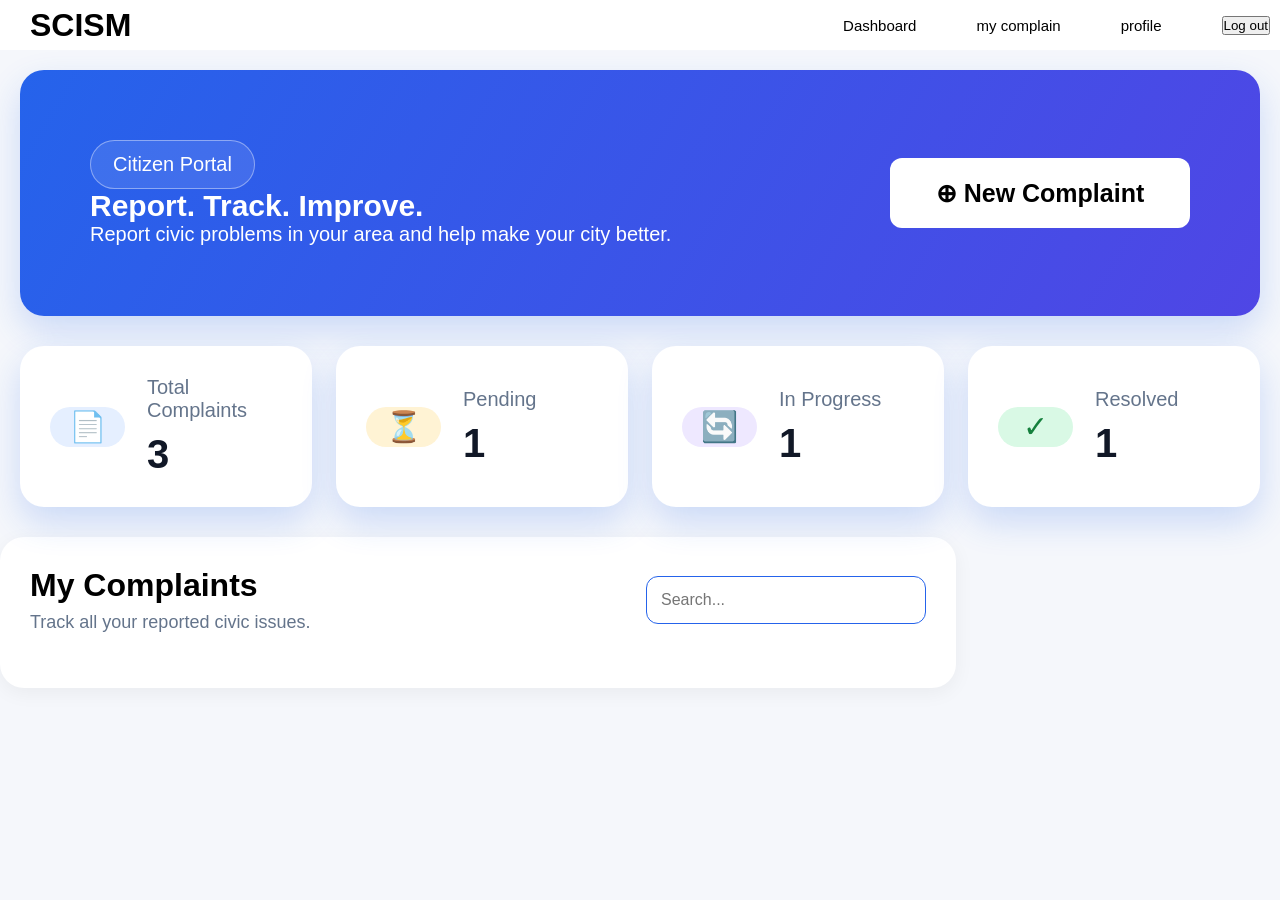
==== user_portal/index.html @ fcdb7ebb "Add files via upload" ====
<!DOCTYPE html>
<html lang="en">
<head>
    <meta charset="UTF-8">
    <meta name="viewport" content="width=device-width, initial-scale=1.0">
    <title>User Portal</title>
    <link rel="stylesheet" href="style.css" >
</head>
<body>
    <!--navbar-->
    <div class="navbar">
    
   <h1>SCISM</h1>
   <nav id="navLink">
   <a href="#" >Dashboard</a>
    <a href="#">my complain</a>
    <a href="#">profile</a>
     <button type="submit"> Log out</button>
     </nav>
    </div>


    <!--main-->
    <section class="hero">

    <div class="hero-content">

        <span class="hero-tag">
            Citizen Portal
        </span>

        <h1>
            Report. Track. Improve.
        </h1>

        <p>
            Report civic problems in your area and help make your city better.
        </p>

    </div>

    <button  id="newComplaintBtn" class="complaint-btn">
        <span>⊕</span>
        New Complaint
    </button>
</section>

<!-- complain update -->
<section class="stats">

    <div class="stat-card">
        <div class="stat-icon blue">
            📄
        </div>

        <div>
            <p>Total Complaints</p>
            <h2>3</h2>
        </div>
    </div>


    <div class="stat-card">
        <div class="stat-icon yellow">
            ⏳
        </div>

        <div>
            <p>Pending</p>
            <h2>1</h2>
        </div>
    </div>


    <div class="stat-card">
        <div class="stat-icon purple">
            🔄
        </div>

        <div>
            <p>In Progress</p>
            <h2>1</h2>
        </div>
    </div>


    <div class="stat-card">
        <div class="stat-icon green">
            ✓
        </div>

        <div>
            <p>Resolved</p>
            <h2>1</h2>
        </div>
    </div>

</section>


<!--complain dashboard-->


<section class="complaints-section">

    <div class="complaints-header">
        <div>
            <h2>My Complaints</h2>
            <p>Track all your reported civic issues.</p>
        </div>

        <input
            type="text"
            id="searchComplaint"
            placeholder="Search..."
        >
    </div>

    <!-- Complaints shows here  -->
    <div id="complaintList"></div>

</section>


<!-- Complaint Form -->
<div id="complaintModal" class="modal">

    <div class="complaint-form">

        <span class="close" onclick="closeComplaintForm()">
            &times;
        </span>

        <h2>Report Civic Issue</h2>

        <p>Provide details about the problem.</p>

        <form id="complaintForm">

            <label>Complaint Title</label>
            <input
                type="text"
                id="title"
                placeholder="example Street light not working"
                 required
            >

            <label>Description</label>
            <textarea
                id="description"
                placeholder="Describe the problem..."
                required
            ></textarea>

            <label>Category</label>

            <select id="category" required>
                <option value="">Select category</option>
                <option value="Road / Pothole">Road / Pothole</option>
                <option value="Garbage">Garbage</option>
                <option value="Street Light">Street Light</option>
                <option value="Water">Water</option>
                <option value="Drainage">Drainage</option>
                <option value="Electricity">Electricity</option>
                <option value="Other">Other</option>
            </select>

            <label>Location</label>

            <input
                type="text"
                id="location"
                placeholder="example Kalyanpur"
                required
            >

            <label>Priority</label>

            <select id="priority">
                <option value="Low">Low</option>
                <option value="Medium" selected>Medium</option>
                <option value="High">High</option>
            </select>

            <label>Upload Image</label>

            <input
                type="file"
                id="image"
                accept="image/*"
            >

            <button type="submit" class="submit-btn">
                Submit Complaint
            </button>

        </form>

   <script src="script.js"></script>
</body>
</html>
---- user_portal/style.css ----
*{
    margin: 0px;
    padding: 0px;
}
body {
    font-family: Arial, sans-serif;
    background: #f5f7fb;
}

/* navbar */

.navbar{
    background-color: white;
    display: flex;
    align-items: center;
    justify-content: space-between;
    padding-left: 10px;
    min-height: 50px;
}
.navbar h1{
    padding-left: 20px;
}
#navLink{
   display: flex;
    align-items: center;
    gap: 60px;
    padding-right: 10px;
}
#navLink a{
    font-size: 15px;
    text-decoration: none;
    color: black;
}
#navLink a:hover,#navLink button:hover{
      color: #2563eb;
    cursor: pointer;
    font-size: 20px;
}


/* main */

.hero {
    margin: 20px;
    padding: 70px;

    min-height: 100px;

    border-radius: 24px;

    background: linear-gradient(
        120deg,
        #2563eb,
        #4f46e5
    );
font-size: 20px;
    color: white;

    display: flex;
    align-items: center;
    justify-content: space-between;

    box-shadow: 0 15px 35px rgba(37, 99, 235, 0.2);
}
.hero-tag {
    display: inline-block;
    padding: 12px 22px;

    border: 1px solid rgba(255, 255, 255, 0.4);
    border-radius: 30px;

    background: rgba(255, 255, 255, 0.1);
    color: white;
}
.complaint-btn {
    background: white;

    width: 300px;
    height: 70px;

    border: none;
    border-radius: 12px;

    font-size: 25px;
    font-weight: 600;

    cursor: pointer;
}


/* complain update */

.stats {
   
    display: grid;
    grid-template-columns: repeat(4, 1fr);

    gap: 24px;
  padding-left: 20px;
  padding-right: 20px;
    margin: 30px 0;
}
.stat-card {
    background: white;

    padding: 30px;

    border-radius: 24px;

    display: flex;
    align-items: center;

    gap: 22px;

    min-height: 100px;box-shadow: 0 15px 35px rgba(37, 99, 235, 0.2);
}
.stat-icon {
    min-width: 75px;
    min-height: 40px;

    border-radius: 20px;

    display: flex;
    align-items: center;
    justify-content: center;

    font-size: 30px;
}
.blue {
    background: #e5efff;
    color: #2563eb;
}

.yellow {
    background: #fff3d4;
    color: #d18b00;
}

.purple {
    background: #eee8ff;
    color: #6d3ee8;
}

.green {
    background: #d9f9e5;
    color: #15803d;
}
.stat-card p {
    margin: 0 0 10px;

    color: #64748b;

    font-size: 20px;
}

.stat-card h2 {
    margin: 0;

    font-size: 40px;

    color: #111827;
}
/* Desktop */
.stats {
    display: grid;
    grid-template-columns: repeat(4, 1fr);
    gap: 24px;
}


/* Tablet */
@media (max-width: 1000px) {
    .stats {
        grid-template-columns: repeat(2, 1fr);
    }
}


/* Mobile */
@media (max-width: 600px) {
    .stats {
        grid-template-columns: 1fr;
    }
}







.complaints-section {
    background: white;
    padding: 30px;
    border-radius: 24px;
    width: 70%;
    box-shadow: 0 5px 20px rgba(0,0,0,0.05);
}

.complaints-header {
    display: flex;
    justify-content: space-between;
    align-items: center;
    margin-bottom: 25px;
}

.complaints-header h2 {
    font-size: 32px;
}

.complaints-header p {
    color: #64748b;
    margin-top: 8px;
    font-size: 18px;
}

#searchComplaint {
    width: 250px;
    padding: 14px;
    border: 1px solid #2563eb;
    border-radius: 12px;
    font-size: 16px;
}




.complaint-card {
    border: 1px solid #e2e8f0;
    border-radius: 18px;
    padding: 25px;
    margin-bottom: 16px;
    position: relative;
}

.complaint-card h3 {
    margin: 0 0 10px;
    font-size: 21px;
}

.complaint-details {
    color: #64748b;
    margin-bottom: 15px;
}

.complaint-bottom {
    display: flex;
    justify-content: space-between;
    align-items: center;
}

.status {
    padding: 9px 15px;
    border-radius: 20px;
    font-size: 14px;
}

.status.pending {
    background: #fff3cd;
    color: #b77900;
}

.status.progress {
    background: #e0ecff;
    color: #2563eb;
}

.status.resolved {
    background: #d9fbe5;
    color: #15803d;
}




.modal {
    display: none;
    position: fixed;
    top: 0;
    left: 0;
    width: 100%;
    height: 100%;
    background: rgba(0,0,0,0.5);
    justify-content: center;
    align-items: center;
    z-index: 1000;
}

.complaint-form {
    background: white;
    width: 500px;
    max-height: 90vh;
    overflow-y: auto;
    padding: 30px;
    border-radius: 20px;
    position: relative;
}

.complaint-form h2 {
    margin-bottom: 5px;
    font-size: 30px;
}

.complaint-form p {
    color: #64748b;
    margin-bottom: 25px;
}

.complaint-form label {
    display: block;
    margin-top: 15px;
    margin-bottom: 7px;
    font-weight: 600;
}

.complaint-form input,
.complaint-form textarea,
.complaint-form select {
    width: 100%;
    padding: 13px;
    border: 1px solid #cbd5e1;
    border-radius: 8px;
    font-size: 15px;
}

.complaint-form textarea {
    height: 100px;
    resize: vertical;
}

.submit-btn {
    width: 100%;
    margin-top: 25px;
    padding: 15px;
    border: none;
    border-radius: 10px;
    background: #2563eb;
    color: white;
    font-size: 17px;
    cursor: pointer;
}

.submit-btn:hover {
    background: #1d4ed8;
}

.close {
    position: absolute;
    right: 20px;
    top: 15px;
    font-size: 30px;
    cursor: pointer;
    color: #64748b;
}
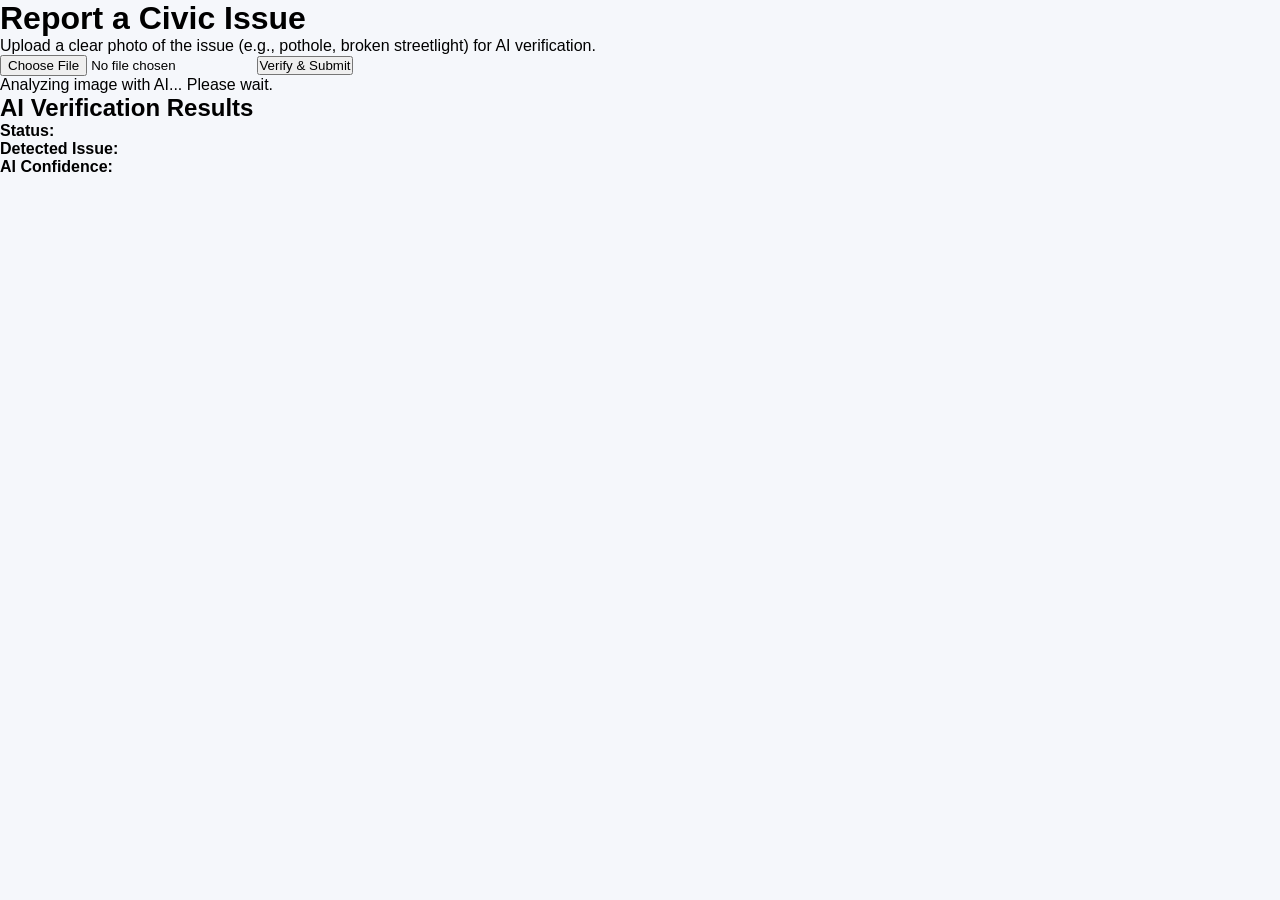
==== commit b9f58d85: "Update index.html" ====
--- a/user_portal/index.html
+++ b/user_portal/index.html
@@ -3,199 +3,28 @@
 <head>
     <meta charset="UTF-8">
     <meta name="viewport" content="width=device-width, initial-scale=1.0">
-    <title>User Portal</title>
-    <link rel="stylesheet" href="style.css" >
+    <title>Report Civic Issue</title>
+    <link rel="stylesheet" href="style.css">
 </head>
 <body>
-    <!--navbar-->
-    <div class="navbar">
-    
-   <h1>SCISM</h1>
-   <nav id="navLink">
-   <a href="#" >Dashboard</a>
-    <a href="#">my complain</a>
-    <a href="#">profile</a>
-     <button type="submit"> Log out</button>
-     </nav>
-    </div>
-
-
-    <!--main-->
-    <section class="hero">
-
-    <div class="hero-content">
-
-        <span class="hero-tag">
-            Citizen Portal
-        </span>
-
-        <h1>
-            Report. Track. Improve.
-        </h1>
-
-        <p>
-            Report civic problems in your area and help make your city better.
-        </p>
-
-    </div>
-
-    <button  id="newComplaintBtn" class="complaint-btn">
-        <span>⊕</span>
-        New Complaint
-    </button>
-</section>
-
-<!-- complain update -->
-<section class="stats">
-
-    <div class="stat-card">
-        <div class="stat-icon blue">
-            📄
+    <div class="container">
+        <h1>Report a Civic Issue</h1>
+        <p>Upload a clear photo of the issue (e.g., pothole, broken streetlight) for AI verification.</p>
+        
+        <div class="upload-box">
+            <input type="file" id="imageInput" accept="image/*">
+            <button onclick="submitReport()" id="submitBtn">Verify & Submit</button>
         </div>
 
-        <div>
-            <p>Total Complaints</p>
-            <h2>3</h2>
+        <div id="loading" class="hidden">Analyzing image with AI... Please wait.</div>
+        
+        <div id="results" class="hidden">
+            <h2>AI Verification Results</h2>
+            <p><strong>Status:</strong> <span id="resStatus"></span></p>
+            <p><strong>Detected Issue:</strong> <span id="resIssue"></span></p>
+            <p><strong>AI Confidence:</strong> <span id="resAi"></span></p>
         </div>
     </div>
-
-
-    <div class="stat-card">
-        <div class="stat-icon yellow">
-            ⏳
-        </div>
-
-        <div>
-            <p>Pending</p>
-            <h2>1</h2>
-        </div>
-    </div>
-
-
-    <div class="stat-card">
-        <div class="stat-icon purple">
-            🔄
-        </div>
-
-        <div>
-            <p>In Progress</p>
-            <h2>1</h2>
-        </div>
-    </div>
-
-
-    <div class="stat-card">
-        <div class="stat-icon green">
-            ✓
-        </div>
-
-        <div>
-            <p>Resolved</p>
-            <h2>1</h2>
-        </div>
-    </div>
-
-</section>
-
-
-<!--complain dashboard-->
-
-
-<section class="complaints-section">
-
-    <div class="complaints-header">
-        <div>
-            <h2>My Complaints</h2>
-            <p>Track all your reported civic issues.</p>
-        </div>
-
-        <input
-            type="text"
-            id="searchComplaint"
-            placeholder="Search..."
-        >
-    </div>
-
-    <!-- Complaints shows here  -->
-    <div id="complaintList"></div>
-
-</section>
-
-
-<!-- Complaint Form -->
-<div id="complaintModal" class="modal">
-
-    <div class="complaint-form">
-
-        <span class="close" onclick="closeComplaintForm()">
-            &times;
-        </span>
-
-        <h2>Report Civic Issue</h2>
-
-        <p>Provide details about the problem.</p>
-
-        <form id="complaintForm">
-
-            <label>Complaint Title</label>
-            <input
-                type="text"
-                id="title"
-                placeholder="example Street light not working"
-                 required
-            >
-
-            <label>Description</label>
-            <textarea
-                id="description"
-                placeholder="Describe the problem..."
-                required
-            ></textarea>
-
-            <label>Category</label>
-
-            <select id="category" required>
-                <option value="">Select category</option>
-                <option value="Road / Pothole">Road / Pothole</option>
-                <option value="Garbage">Garbage</option>
-                <option value="Street Light">Street Light</option>
-                <option value="Water">Water</option>
-                <option value="Drainage">Drainage</option>
-                <option value="Electricity">Electricity</option>
-                <option value="Other">Other</option>
-            </select>
-
-            <label>Location</label>
-
-            <input
-                type="text"
-                id="location"
-                placeholder="example Kalyanpur"
-                required
-            >
-
-            <label>Priority</label>
-
-            <select id="priority">
-                <option value="Low">Low</option>
-                <option value="Medium" selected>Medium</option>
-                <option value="High">High</option>
-            </select>
-
-            <label>Upload Image</label>
-
-            <input
-                type="file"
-                id="image"
-                accept="image/*"
-            >
-
-            <button type="submit" class="submit-btn">
-                Submit Complaint
-            </button>
-
-        </form>
-
-   <script src="script.js"></script>
+    <script src="script.js"></script>
 </body>
-</html>+</html>
